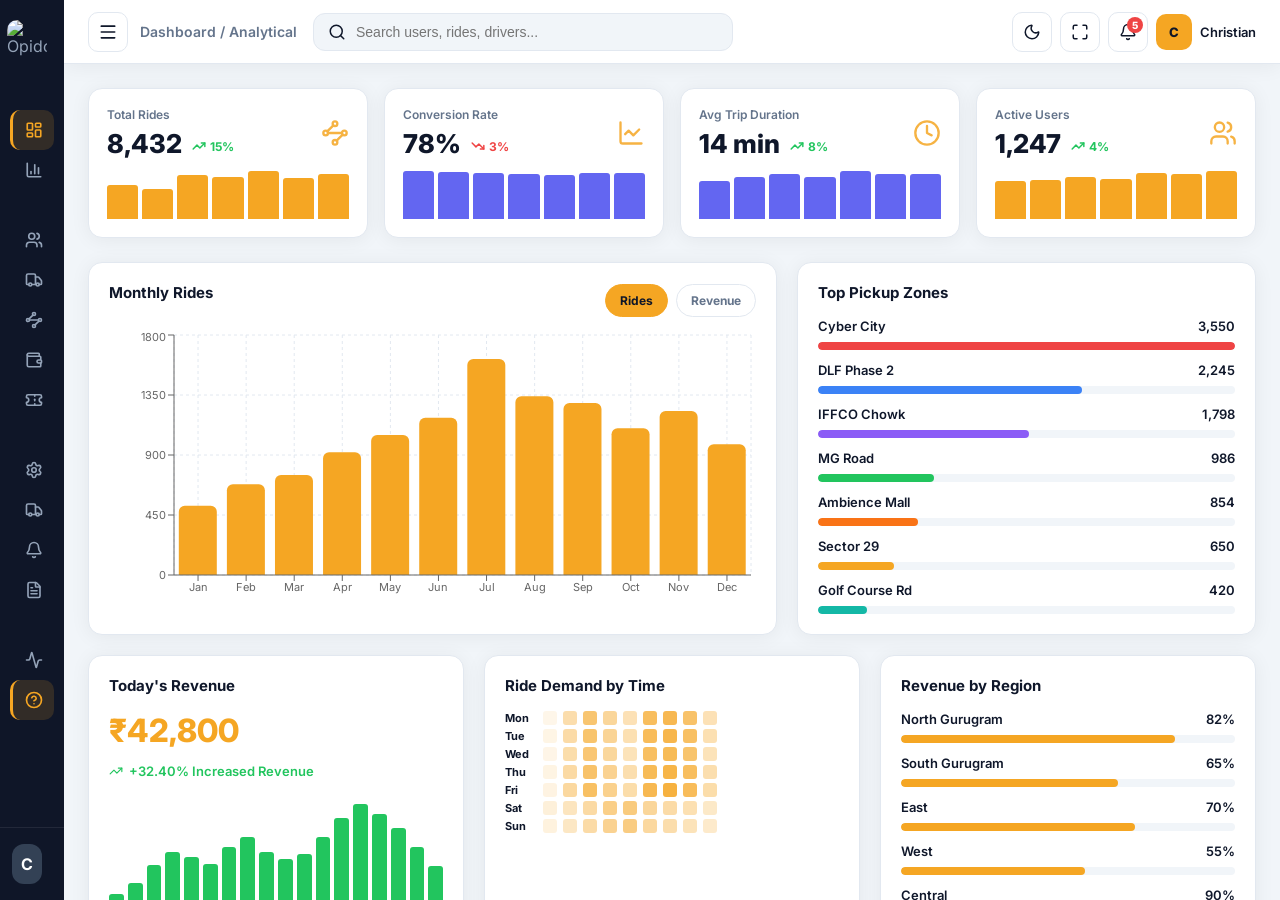
==== index.html @ e8c63d4e "Add files via upload" ====
<!DOCTYPE html>
<html lang="en">
  <head>
    <meta charset="UTF-8" />
    <meta name="viewport" content="width=device-width, initial-scale=1" />
    <meta name="theme-color" content="#0f172a" />
    <title>Opido — Admin</title>
    <link rel="preconnect" href="https://fonts.googleapis.com" />
    <link rel="preconnect" href="https://fonts.gstatic.com" crossorigin />
    <link href="https://fonts.googleapis.com/css2?family=Inter:wght@400;500;600;700&display=swap" rel="stylesheet" />
    <script type="module" crossorigin src="/assets/index-BT21GrXf.js"></script>
    <link rel="stylesheet" crossorigin href="/assets/index-D8T4kL-V.css">
  </head>
  <body>
    <script>window.__DEMO_MODE__ = true;</script>
    <div id="root"></div>
  </body>
</html>
---- assets/index-D8T4kL-V.css ----
*,*:before,*:after{box-sizing:border-box}html{color-scheme:light dark}html,body,#root{margin:0;min-height:100%}body{-webkit-font-smoothing:antialiased;-webkit-text-size-adjust:100%;touch-action:manipulation}.rapido-shell{-webkit-tap-highlight-color:transparent;-webkit-touch-callout:none}.rapido-shell button,.rapido-shell [role=button]{-webkit-tap-highlight-color:transparent;touch-action:manipulation}.rapido-shell input,.rapido-shell textarea,.rapido-shell select{font-size:16px;-webkit-tap-highlight-color:transparent}.rapido-shell input:focus,.rapido-shell textarea:focus,.rapido-shell select:focus{outline:none}.rapido-shell *:focus-visible{outline:2px solid rgba(255,203,5,.55);outline-offset:2px}button{font-family:inherit}@keyframes ui-spin{to{transform:rotate(360deg)}}.admin-spin{animation:ui-spin .85s linear infinite}.opido-toast{position:fixed;left:50%;bottom:calc(24px + env(safe-area-inset-bottom,0px));transform:translate(-50%);z-index:99999;max-width:min(92vw,360px);padding:12px 18px;border-radius:14px;background:#0d0d0d;color:#fff;font-family:Nunito,system-ui,sans-serif;font-size:14px;font-weight:700;box-shadow:0 8px 32px #00000059;text-align:center;pointer-events:none;animation:opido-toast-in .25s ease}@keyframes opido-toast-in{0%{opacity:0;transform:translate(-50%) translateY(12px)}to{opacity:1;transform:translate(-50%) translateY(0)}}:root,[data-admin-theme=light]{--tapeli-sidebar: #0f1628;--tapeli-sidebar-text: #94a3b8;--tapeli-sidebar-active: rgba(245, 166, 35, .15);--tapeli-accent: #f5a623;--tapeli-bg: #f1f5f9;--tapeli-surface: #ffffff;--tapeli-text: #0f172a;--tapeli-muted: #64748b;--tapeli-border: #e2e8f0;--tapeli-shadow: 0 2px 20px rgba(0, 0, 0, .06)}[data-admin-theme=dark]{--tapeli-bg: #0c1222;--tapeli-surface: #151d2e;--tapeli-text: #f1f5f9;--tapeli-muted: #94a3b8;--tapeli-border: #1e293b;--tapeli-shadow: 0 2px 20px rgba(0, 0, 0, .25)}*{box-sizing:border-box}html,body{height:100%;overflow:hidden}body{margin:0;font-family:Inter,system-ui,sans-serif;background:var(--tapeli-bg);color:var(--tapeli-text)}.tapeli-shell{display:flex;height:100vh;overflow:hidden}.tapeli-sidebar{width:240px;flex-shrink:0;background:var(--tapeli-sidebar);color:var(--tapeli-sidebar-text);display:flex;flex-direction:column;transition:width .22s ease,box-shadow .22s ease;z-index:100;overflow:hidden;position:fixed;left:0;top:0;bottom:0;height:100vh}@media(min-width:1025px){.tapeli-main{margin-left:64px;height:100vh;overflow:hidden}.tapeli-sidebar--rail{width:64px}.tapeli-sidebar--rail:hover{width:240px;box-shadow:8px 0 32px #00000059}.tapeli-sidebar--rail .tapeli-sidebar__logo{justify-content:center;padding-left:14px;padding-right:14px}.tapeli-sidebar--rail:hover .tapeli-sidebar__logo{justify-content:flex-start;padding-left:16px;padding-right:16px}.tapeli-sidebar--rail .tapeli-sidebar__logo-text,.tapeli-sidebar--rail .tapeli-sidebar__section,.tapeli-sidebar--rail .tapeli-sidebar__label,.tapeli-sidebar--rail .tapeli-sidebar__profile-text{opacity:0;max-width:0;overflow:hidden;white-space:nowrap;transition:opacity .15s ease,max-width .2s ease}.tapeli-sidebar--rail:hover .tapeli-sidebar__logo-text,.tapeli-sidebar--rail:hover .tapeli-sidebar__section,.tapeli-sidebar--rail:hover .tapeli-sidebar__label,.tapeli-sidebar--rail:hover .tapeli-sidebar__profile-text{opacity:1;max-width:180px}.tapeli-sidebar--rail .tapeli-sidebar__link{justify-content:center;padding-left:0;padding-right:0;gap:0}.tapeli-sidebar--rail:hover .tapeli-sidebar__link{justify-content:flex-start;padding:11px 12px;gap:10px}.tapeli-sidebar--rail .tapeli-sidebar__profile{justify-content:center;padding-left:12px;padding-right:12px}.tapeli-sidebar--rail:hover .tapeli-sidebar__profile{justify-content:flex-start;padding:16px;gap:10px}.tapeli-topbar__menu{display:none}}.tapeli-sidebar--collapsed{width:64px}.tapeli-sidebar__logo{display:flex;align-items:center;gap:10px;padding:20px 16px}.tapeli-sidebar__logo-img{width:40px;height:40px;border-radius:10px;object-fit:cover;flex-shrink:0}.tapeli-sidebar__logo-text{font-weight:800;color:#fff;font-size:18px}.tapeli-sidebar__nav{flex:1;overflow-y:auto;padding:0 10px}.tapeli-sidebar__section{font-size:10px;font-weight:700;letter-spacing:1.2px;padding:12px 12px 6px;color:#475569}.tapeli-sidebar__link{display:flex;align-items:center;gap:10px;padding:11px 12px;border-radius:10px;color:var(--tapeli-sidebar-text);text-decoration:none;font-size:13px;font-weight:600;border:none;background:none;width:100%;cursor:pointer;transition:background .2s,color .2s;border-left:3px solid transparent}.tapeli-sidebar__link:hover{background:#ffffff0f;color:#e2e8f0}.tapeli-sidebar__link--active{background:var(--tapeli-sidebar-active);color:var(--tapeli-accent);border-left-color:var(--tapeli-accent)}.tapeli-sidebar__profile{display:flex;align-items:center;gap:10px;padding:16px;border-top:1px solid rgba(255,255,255,.08);flex-shrink:0}.tapeli-sidebar__profile-text{min-width:0;overflow:hidden}.tapeli-sidebar__profile-text strong{display:block;color:#fff;font-size:13px;white-space:nowrap}.tapeli-sidebar__profile-text span{font-size:11px;text-transform:capitalize;white-space:nowrap}.tapeli-sidebar__label{white-space:nowrap}.tapeli-sidebar__avatar{width:40px;height:40px;border-radius:12px;background:#334155;color:#fff;display:flex;align-items:center;justify-content:center;font-weight:700}.tapeli-sidebar-overlay{display:none}.tapeli-main{flex:1;min-width:0;display:flex;flex-direction:column;height:100vh;overflow:hidden}.tapeli-topbar{height:64px;sticky:top;position:sticky;top:0;z-index:50;background:var(--tapeli-surface);border-bottom:1px solid var(--tapeli-border);display:flex;align-items:center;gap:16px;padding:0 24px;box-shadow:var(--tapeli-shadow)}.tapeli-topbar__left{display:flex;align-items:center;gap:12px}.tapeli-topbar__crumb{font-size:14px;font-weight:600;color:var(--tapeli-muted)}.tapeli-topbar__search{flex:1;max-width:420px;display:flex;align-items:center;gap:10px;background:var(--tapeli-bg);border:1px solid var(--tapeli-border);border-radius:12px;padding:0 14px;transition:max-width .25s,border-color .2s}.tapeli-topbar__search--focus{border-color:var(--tapeli-accent);max-width:480px}.tapeli-topbar__search input{flex:1;border:none;background:transparent;padding:10px 0;font-size:14px;color:var(--tapeli-text);outline:none}.tapeli-search-dropdown{position:absolute;top:100%;left:0;right:0;margin-top:8px;background:var(--tapeli-surface);border:1px solid var(--tapeli-border);border-radius:12px;box-shadow:var(--tapeli-shadow);padding:8px;z-index:60}.tapeli-topbar__search{position:relative}.tapeli-search-dropdown button{display:block;width:100%;text-align:left;padding:10px 12px;border:none;background:none;border-radius:8px;cursor:pointer;font-size:13px;color:var(--tapeli-text)}.tapeli-search-dropdown button:hover{background:var(--tapeli-bg)}.tapeli-search-dropdown__label{font-size:11px;font-weight:700;color:var(--tapeli-muted);padding:8px 12px 4px}.tapeli-topbar__right{display:flex;align-items:center;gap:8px;margin-left:auto}.tapeli-icon-btn{width:40px;height:40px;border-radius:10px;border:1px solid var(--tapeli-border);background:var(--tapeli-surface);color:var(--tapeli-text);cursor:pointer;display:flex;align-items:center;justify-content:center;transition:background .15s}.tapeli-icon-btn:hover{background:var(--tapeli-bg)}.tapeli-icon-btn--bell{position:relative}.tapeli-icon-btn__badge{position:absolute;top:4px;right:4px;min-width:16px;height:16px;background:#ef4444;color:#fff;font-size:10px;font-weight:800;border-radius:8px;display:flex;align-items:center;justify-content:center;animation:tapeli-bounce .6s ease}@keyframes tapeli-bounce{0%,to{transform:scale(1)}50%{transform:scale(1.2)}}.tapeli-topbar__user{display:flex;align-items:center;gap:8px;font-size:13px;font-weight:600}.tapeli-topbar__avatar{width:36px;height:36px;border-radius:10px;background:var(--tapeli-accent);color:#0f1628;display:flex;align-items:center;justify-content:center;font-weight:800}.tapeli-content{padding:24px;flex:1;min-height:0;overflow-y:auto;overflow-x:hidden;-webkit-overflow-scrolling:touch}.tapeli-page{max-width:1400px}.tapeli-kpi-row{display:grid;grid-template-columns:repeat(4,1fr);gap:16px;margin-bottom:24px}.tapeli-kpi{background:var(--tapeli-surface);border:1px solid var(--tapeli-border);border-radius:14px;padding:18px;box-shadow:var(--tapeli-shadow);min-height:120px}.tapeli-kpi__label{font-size:12px;font-weight:600;color:var(--tapeli-muted)}.tapeli-kpi__value-row{display:flex;align-items:baseline;gap:10px;margin-top:6px}.tapeli-kpi__value{font-size:26px;font-weight:800}.tapeli-kpi__change{display:inline-flex;align-items:center;gap:4px;font-size:12px;font-weight:700}.tapeli-kpi__change--up{color:#22c55e}.tapeli-kpi__change--down{color:#ef4444}.tapeli-kpi__icon{display:flex;align-items:center;justify-content:center;color:var(--tapeli-accent);opacity:.85}.tapeli-lucide-icon{display:flex;align-items:center;justify-content:center;width:40px;height:40px;border-radius:10px;background:var(--tapeli-bg);color:var(--tapeli-accent);flex-shrink:0}.tapeli-lucide-icon--activity{margin-right:0}.tapeli-star-rating{display:inline-flex;align-items:center;gap:4px;font-weight:700;color:#f59e0b}.tapeli-star-rating svg{color:#f59e0b}.tapeli-doc-icons{display:flex;gap:8px;align-items:center}.tapeli-doc-ok{color:#22c55e}.tapeli-doc-no{color:#ef4444}.tapeli-timeline li{display:flex;align-items:center;gap:10px}.tapeli-timeline-dot--done{color:var(--tapeli-accent);fill:var(--tapeli-accent)}.tapeli-timeline-dot{color:var(--tapeli-muted)}.tapeli-text-up{display:inline-flex;align-items:center;gap:6px}.tapeli-vehicle-card__title{display:inline-flex;align-items:center;gap:10px;font-weight:700}.tapeli-drawer-stats>div{display:flex;flex-direction:column;align-items:flex-start;gap:4px}.tapeli-activity-feed li{align-items:flex-start}.tapeli-kpi__top{display:flex;justify-content:space-between}.tapeli-kpi__spark{height:48px;margin-top:12px}.tapeli-spark-bars{display:flex;align-items:flex-end;gap:4px;height:100%;width:100%}.tapeli-spark-bars__bar{flex:1;min-width:4px;border-radius:3px 3px 0 0}.tapeli-card--chart{contain:layout style}.tapeli-page--loading{padding:48px;color:var(--tapeli-muted);font-weight:600}.tapeli-kpi--skeleton .tapeli-skeleton--kpi{height:80px;border-radius:8px}.tapeli-skeleton{background:linear-gradient(90deg,var(--tapeli-border) 25%,var(--tapeli-bg) 50%,var(--tapeli-border) 75%);background-size:200% 100%;animation:tapeli-shimmer 1.2s infinite}@keyframes tapeli-shimmer{0%{background-position:200% 0}to{background-position:-200% 0}}.tapeli-card{background:var(--tapeli-surface);border:1px solid var(--tapeli-border);border-radius:14px;padding:20px;box-shadow:var(--tapeli-shadow);margin-bottom:20px}.tapeli-card h3{margin:0 0 16px;font-size:15px;font-weight:700}.tapeli-card__head{display:flex;justify-content:space-between;align-items:center;margin-bottom:12px}.tapeli-dash-grid{display:grid;grid-template-columns:1.5fr 1fr;gap:20px}.tapeli-dash-grid--3{grid-template-columns:repeat(3,1fr)}.tapeli-zone-list{display:flex;flex-direction:column;gap:12px}.tapeli-zone-row{display:grid;grid-template-columns:1fr auto;gap:8px;font-size:13px;font-weight:600}.tapeli-zone-bar{grid-column:1 / -1;height:8px;background:var(--tapeli-bg);border-radius:8px;overflow:hidden}.tapeli-zone-bar>div{height:100%;border-radius:8px;transition:width .4s ease}.tapeli-revenue-big{font-size:32px;font-weight:800;color:var(--tapeli-accent)}.tapeli-text-up{color:#22c55e;font-size:13px;font-weight:600}.tapeli-heatmap{display:flex;flex-direction:column;gap:4px}.tapeli-heatmap__row{display:flex;align-items:center;gap:6px}.tapeli-heatmap__row>span:first-child{width:32px;font-size:11px;font-weight:700}.tapeli-heatmap__cell{width:14px;height:14px;border-radius:3px;background:var(--tapeli-accent)}.tapeli-mini-spark{display:flex;align-items:flex-end;gap:2px;height:24px}.tapeli-mini-spark span{width:4px;background:var(--tapeli-accent);border-radius:2px;min-height:4px}.tapeli-page-header{display:flex;justify-content:space-between;align-items:flex-start;margin-bottom:20px;flex-wrap:wrap;gap:12px}.tapeli-page-header__title{margin:0;font-size:24px;font-weight:800}.tapeli-page-header__sub{margin:4px 0 0;color:var(--tapeli-muted);font-size:14px}.tapeli-toolbar{display:flex;gap:12px;flex-wrap:wrap;margin-bottom:16px}.tapeli-input{padding:10px 14px;border-radius:10px;border:1px solid var(--tapeli-border);background:var(--tapeli-surface);color:var(--tapeli-text);font-size:14px;font-family:inherit;width:100%;max-width:320px}.tapeli-pills{display:flex;gap:8px;flex-wrap:wrap}.tapeli-pills button{padding:8px 14px;border-radius:20px;border:1px solid var(--tapeli-border);background:var(--tapeli-surface);font-size:12px;font-weight:700;cursor:pointer;color:var(--tapeli-muted);text-transform:capitalize}.tapeli-pills button.on{background:var(--tapeli-accent);color:#0f1628;border-color:var(--tapeli-accent)}.tapeli-table-wrap{overflow-x:auto;border-radius:14px;border:1px solid var(--tapeli-border);background:var(--tapeli-surface)}.tapeli-table{width:100%;border-collapse:collapse;font-size:13px}.tapeli-table th{text-align:left;padding:14px 16px;background:var(--tapeli-bg);font-size:11px;font-weight:700;text-transform:uppercase;color:var(--tapeli-muted)}.tapeli-table td{padding:14px 16px;border-top:1px solid var(--tapeli-border)}.tapeli-table__row--click{cursor:pointer;transition:background .15s}.tapeli-table tbody tr:hover{background:#f5a6230a}.tapeli-table__row--active{border-left:3px solid var(--tapeli-accent)}.tapeli-user-cell{display:flex;align-items:center;gap:10px}.tapeli-avatar-sm,.tapeli-avatar--sm{width:36px;height:36px;border-radius:10px}.tapeli-avatar--md{width:48px;height:48px;border-radius:12px}.tapeli-avatar--lg{width:96px;height:96px;border-radius:20px;flex-shrink:0}.tapeli-avatar{object-fit:cover;display:block;background:#e8ecf4}.tapeli-avatar--placeholder{background:linear-gradient(145deg,#e8ecf4,#d4dae8);border:2px solid var(--tapeli-border);display:flex;align-items:center;justify-content:center;color:#94a3b8}.tapeli-avatar__initial{font-weight:800;font-size:14px;color:var(--tapeli-accent)}.tapeli-avatar--lg .tapeli-avatar__initial{font-size:36px}.tapeli-avatar--lg.tapeli-avatar--placeholder svg{width:40px;height:40px}.tapeli-avatar-sm{background:var(--tapeli-bg);display:flex;align-items:center;justify-content:center;font-weight:800;color:var(--tapeli-accent)}.tapeli-user-cell span{display:block;font-size:11px;color:var(--tapeli-muted)}.tapeli-badge{display:inline-flex;align-items:center;gap:6px;padding:4px 10px;border-radius:20px;font-size:11px;font-weight:700;text-transform:capitalize;border-left:3px solid transparent}.tapeli-badge--green{background:#22c55e1f;color:#16a34a;border-left-color:#22c55e}.tapeli-badge--red{background:#ef44441f;color:#dc2626;border-left-color:#ef4444}.tapeli-badge--amber{background:#f5a62326;color:#d97706;border-left-color:var(--tapeli-accent)}.tapeli-badge--grey{background:var(--tapeli-bg);color:var(--tapeli-muted)}.tapeli-badge__pulse{width:8px;height:8px;border-radius:50%;background:var(--tapeli-accent);animation:tapeli-pulse 1.5s ease infinite}@keyframes tapeli-pulse{50%{opacity:.4}}.tapeli-chip{padding:4px 8px;border-radius:8px;background:var(--tapeli-bg);font-size:11px;font-weight:700}.tapeli-chip--amber{background:#f5a62333;color:#b45309}.tapeli-btn{padding:10px 18px;border-radius:10px;border:1px solid var(--tapeli-border);background:var(--tapeli-surface);font-weight:700;font-size:13px;cursor:pointer;font-family:inherit;color:var(--tapeli-text)}.tapeli-btn--primary{background:var(--tapeli-accent);color:#0f1628;border:none}.tapeli-btn--ghost{background:transparent}.tapeli-btn--sm{padding:6px 12px;font-size:12px}.tapeli-btn--danger{background:#fef2f2;color:#dc2626;border-color:#fecaca}.tapeli-link{background:none;border:none;color:var(--tapeli-accent);font-weight:700;cursor:pointer;font-family:inherit}.tapeli-muted{color:var(--tapeli-muted);font-size:12px}.tapeli-live-pill{display:inline-flex;align-items:center;gap:8px;font-size:13px;font-weight:700;color:#16a34a}.tapeli-mini-kpis{display:flex;gap:20px;margin-bottom:16px;font-size:13px;font-weight:600}.tapeli-pagination{display:flex;align-items:center;gap:12px;margin-top:16px}.tapeli-drawer-backdrop,.tapeli-modal-backdrop{position:fixed;top:0;right:0;bottom:0;left:0;background:#00000073;z-index:200;display:flex;justify-content:flex-end;animation:tapeli-fade .2s ease}.tapeli-modal-backdrop{align-items:center;justify-content:center}@keyframes tapeli-fade{0%{opacity:0}}.tapeli-drawer{height:100%;background:var(--tapeli-surface);box-shadow:-8px 0 40px #00000026;display:flex;flex-direction:column;animation:tapeli-slide-in .25s ease}@keyframes tapeli-slide-in{0%{transform:translate(100%)}}.tapeli-modal{width:90%;max-width:520px;max-height:90vh;overflow:auto;background:var(--tapeli-surface);border-radius:16px;animation:tapeli-scale .2s ease}.tapeli-modal--wide{max-width:960px}@keyframes tapeli-scale{0%{transform:scale(.95);opacity:0}}.tapeli-drawer__head,.tapeli-modal__head{display:flex;justify-content:space-between;align-items:center;padding:18px 20px;border-bottom:1px solid var(--tapeli-border)}.tapeli-drawer__head h2,.tapeli-modal__head h2{margin:0;font-size:18px}.tapeli-drawer__body,.tapeli-modal__body{padding:20px;overflow:auto}.tapeli-drawer-stats{display:grid;grid-template-columns:repeat(4,1fr);gap:12px;margin-bottom:16px}.tapeli-drawer-stats strong{display:block;font-size:20px}.tapeli-drawer-stats span{font-size:11px;color:var(--tapeli-muted)}.tapeli-tabs{display:flex;gap:8px;margin-bottom:16px;flex-wrap:wrap}.tapeli-tabs button{padding:8px 14px;border:none;background:var(--tapeli-bg);border-radius:8px;font-weight:700;font-size:12px;cursor:pointer;text-transform:capitalize;color:var(--tapeli-muted)}.tapeli-tabs button.on{background:var(--tapeli-accent);color:#0f1628}.tapeli-dl div{display:grid;grid-template-columns:120px 1fr;padding:10px 0;border-bottom:1px solid var(--tapeli-border);font-size:14px}.tapeli-dl dt{color:var(--tapeli-muted);font-weight:600}.tapeli-ride-modal{display:grid;grid-template-columns:1.2fr 1fr;gap:20px}.tapeli-map-placeholder{min-height:220px;background:var(--tapeli-bg);border-radius:12px;border:1px dashed var(--tapeli-border);display:flex;flex-direction:column;align-items:center;justify-content:center;gap:12px;position:relative}.tapeli-map-placeholder--sm{min-height:140px}.tapeli-map-route{width:60%;height:4px;background:var(--tapeli-accent);border-radius:4px}.tapeli-pin--green{color:#22c55e}.tapeli-pin--red{color:#ef4444}.tapeli-fare-breakdown div{display:flex;justify-content:space-between;padding:8px 0;font-size:14px}.tapeli-fare-breakdown__total{font-weight:800;border-top:1px solid var(--tapeli-border);margin-top:8px}.tapeli-coupon-grid{display:grid;grid-template-columns:repeat(3,1fr);gap:16px}.tapeli-coupon-card{background:var(--tapeli-surface);border:1px solid var(--tapeli-border);border-radius:14px;padding:18px;box-shadow:var(--tapeli-shadow)}.tapeli-coupon-card code{font-size:22px;font-weight:800;color:var(--tapeli-accent)}.tapeli-coupon-card--off{opacity:.65}.tapeli-progress{height:6px;background:var(--tapeli-bg);border-radius:6px;margin:10px 0;overflow:hidden}.tapeli-progress>div{height:100%;background:var(--tapeli-accent)}.tapeli-split{display:grid;grid-template-columns:1fr 1.2fr;gap:20px}.tapeli-push-preview{background:var(--tapeli-bg);border-radius:12px;padding:14px;margin:12px 0;font-size:13px}.tapeli-activity-feed{list-style:none;margin:0;padding:0}.tapeli-activity-feed li{display:flex;gap:14px;padding:16px;background:var(--tapeli-surface);border:1px solid var(--tapeli-border);border-radius:12px;margin-bottom:10px}.tapeli-activity-feed__icon{font-size:24px}.tapeli-analytics-grid{display:grid;grid-template-columns:repeat(2,1fr);gap:20px}.tapeli-settings-layout{display:grid;grid-template-columns:200px 1fr;gap:24px}.tapeli-settings-nav{display:flex;flex-direction:column;gap:4px}.tapeli-settings-nav button{text-align:left;padding:10px 14px;border:none;background:none;border-radius:8px;font-weight:600;cursor:pointer;color:var(--tapeli-muted)}.tapeli-settings-nav button.on{background:var(--tapeli-sidebar-active);color:var(--tapeli-accent)}.tapeli-settings-panel label{display:block;margin-bottom:14px;font-size:13px;font-weight:600}.tapeli-vehicle-cards{display:flex;flex-direction:column;gap:16px}.tapeli-vehicle-card{border:1px solid var(--tapeli-border);border-radius:12px;padding:16px}.tapeli-vehicle-card__head{display:flex;justify-content:space-between}.tapeli-vehicle-card__grid{display:grid;grid-template-columns:repeat(4,1fr);gap:12px;margin-top:12px}.tapeli-back-top{position:fixed;bottom:24px;right:24px;width:44px;height:44px;border-radius:50%;background:var(--tapeli-accent);border:none;font-weight:800;cursor:pointer;z-index:90;box-shadow:var(--tapeli-shadow)}.tapeli-bulk-bar{padding:12px 16px;background:#f5a6231f;border-radius:10px;margin-bottom:12px;font-weight:600}.tapeli-char{font-size:11px;color:var(--tapeli-muted);margin-left:8px}.tapeli-modal__actions{display:flex;gap:10px;justify-content:flex-end;margin-top:16px}.tapeli-doc-grid{display:grid;grid-template-columns:repeat(2,1fr);gap:12px}.tapeli-doc-card{border:1px solid var(--tapeli-border);border-radius:10px;padding:12px}.tapeli-doc-img{height:80px;background:var(--tapeli-bg);border-radius:8px;margin:8px 0}.tapeli-doc-card__head{display:flex;justify-content:space-between;align-items:center;gap:8px;margin-bottom:4px}.tapeli-doc-card__actions{display:flex;align-items:center;gap:8px;flex-wrap:wrap}.tapeli-doc-card__ok{display:inline-flex;align-items:center;gap:4px;font-size:12px;font-weight:700;color:#16a34a}.tapeli-rating-bars{display:flex;flex-direction:column;gap:10px}.tapeli-rating-bars__row{display:grid;grid-template-columns:32px 1fr 40px;align-items:center;gap:10px}.tapeli-rating-bars__label{font-size:12px;font-weight:800;color:var(--tapeli-muted)}.tapeli-rating-bars__track{height:8px;border-radius:4px;background:var(--tapeli-bg);overflow:hidden}.tapeli-rating-bars__fill{height:100%;border-radius:4px;background:linear-gradient(90deg,var(--tapeli-accent),#f5c842)}.tapeli-rating-bars__pct{font-size:12px;font-weight:700;text-align:right;color:var(--tapeli-muted)}.tapeli-rating-bars__summary{margin-top:14px;font-size:13px}.tapeli-dl--earnings dd.tapeli-tx-credit{font-size:1.1rem;font-weight:800}.tapeli-earnings-bars{display:flex;align-items:flex-end;gap:6px;height:100px;margin-top:16px;padding:8px 0}.tapeli-earnings-bars__col{flex:1;min-width:8px;border-radius:4px 4px 0 0;background:var(--tapeli-accent);opacity:.85}.tapeli-map-placeholder--md{min-height:200px;display:flex;align-items:center;justify-content:center;font-size:14px;font-weight:600;color:var(--tapeli-muted)}.tapeli-location-line{margin:0 0 12px;font-size:15px}.tapeli-card--full{grid-column:1 / -1}.tapeli-provider-profile .tapeli-doc-grid{grid-template-columns:repeat(auto-fill,minmax(220px,1fr))}@media(max-width:640px){.tapeli-provider-profile .tapeli-doc-grid{grid-template-columns:1fr}}.tapeli-row-actions{display:flex;gap:4px}.tapeli-breadcrumb{display:flex;align-items:center;gap:8px;font-size:13px;color:var(--tapeli-muted);margin-bottom:16px}.tapeli-breadcrumb a{color:var(--tapeli-accent);text-decoration:none;font-weight:600}.tapeli-breadcrumb a:hover{text-decoration:underline}.tapeli-user-profile .tapeli-profile-hero{background:var(--tapeli-surface);border:1px solid var(--tapeli-border);border-radius:14px;padding:20px 24px 24px;margin-bottom:20px}.tapeli-profile-back{margin-bottom:16px}.tapeli-profile-hero__main{display:flex;align-items:flex-start;gap:20px;flex-wrap:wrap}.tapeli-profile-hero__info{flex:1;min-width:200px}.tapeli-profile-hero__info h1{margin:0 0 6px;font-size:1.5rem}.tapeli-profile-hero__meta{margin:0 0 10px;color:var(--tapeli-muted);font-size:14px}.tapeli-profile-hero__badges{display:flex;flex-wrap:wrap;align-items:center;gap:10px}.tapeli-profile-hero__actions{display:flex;gap:10px;flex-wrap:wrap}.tapeli-profile-stats{display:grid;grid-template-columns:repeat(4,1fr);gap:16px;margin-top:24px;padding-top:20px;border-top:1px solid var(--tapeli-border)}.tapeli-profile-stats>div{text-align:center}.tapeli-profile-stats strong{display:block;font-size:1.25rem;margin-bottom:4px}.tapeli-profile-stats span{font-size:12px;color:var(--tapeli-muted)}.tapeli-tabs--page{margin-bottom:20px}.tapeli-profile-grid{display:grid;grid-template-columns:repeat(2,1fr);gap:20px}.tapeli-user-profile .tapeli-card h2{margin:0 0 16px;font-size:1rem;display:flex;align-items:center;gap:8px}.tapeli-user-profile .tapeli-card__head h2{margin:0}.tapeli-link{color:var(--tapeli-accent);font-size:13px;font-weight:600;text-decoration:none}.tapeli-link:hover{text-decoration:underline}.tapeli-address-list{list-style:none;margin:0;padding:0}.tapeli-address-list li{display:flex;flex-direction:column;gap:4px;padding:12px 0;border-bottom:1px solid var(--tapeli-border)}.tapeli-address-list li:last-child{border-bottom:none}.tapeli-address-list__label{display:inline-flex;align-items:center;gap:6px;font-weight:700;font-size:12px;color:var(--tapeli-accent);text-transform:uppercase}.tapeli-timeline--rich li{display:grid;grid-template-columns:120px 1fr;gap:12px;padding:12px 0;border-bottom:1px solid var(--tapeli-border)}.tapeli-timeline--rich time{font-size:12px;color:var(--tapeli-muted)}.tapeli-timeline--rich strong{display:block}.tapeli-timeline--rich span{font-size:13px;color:var(--tapeli-muted)}.tapeli-tx-type{text-transform:capitalize;font-weight:700;font-size:11px}.tapeli-tx-type--credit{color:#16a34a}.tapeli-tx-type--debit{color:#dc2626}.tapeli-tx-credit{color:#16a34a;font-weight:700}.tapeli-tx-debit{font-weight:700}.tapeli-btn--danger{background:#ef4444;color:#fff;border:none}@media(max-width:900px){.tapeli-profile-stats{grid-template-columns:repeat(2,1fr)}.tapeli-profile-grid{grid-template-columns:1fr}}@media(max-width:1024px){.tapeli-sidebar--rail{position:fixed;left:0;top:0;bottom:0;width:240px;transform:translate(-100%)}.tapeli-sidebar--rail.tapeli-sidebar--open{transform:translate(0);box-shadow:8px 0 32px #0006}.tapeli-sidebar--rail .tapeli-sidebar__logo-text,.tapeli-sidebar--rail .tapeli-sidebar__section,.tapeli-sidebar--rail .tapeli-sidebar__label,.tapeli-sidebar--rail .tapeli-sidebar__profile-text{opacity:1;max-width:180px}.tapeli-sidebar--rail .tapeli-sidebar__link{justify-content:flex-start;padding:11px 12px;gap:10px}.tapeli-sidebar--rail .tapeli-sidebar__profile{justify-content:flex-start;padding:16px}.tapeli-sidebar-overlay{display:block;position:fixed;top:0;right:0;bottom:0;left:0;background:#0006;z-index:99}.tapeli-main{width:100%;margin-left:0;height:100vh}.tapeli-kpi-row{grid-template-columns:repeat(2,1fr)}.tapeli-dash-grid,.tapeli-dash-grid--3,.tapeli-ride-modal,.tapeli-split,.tapeli-coupon-grid{grid-template-columns:1fr}}
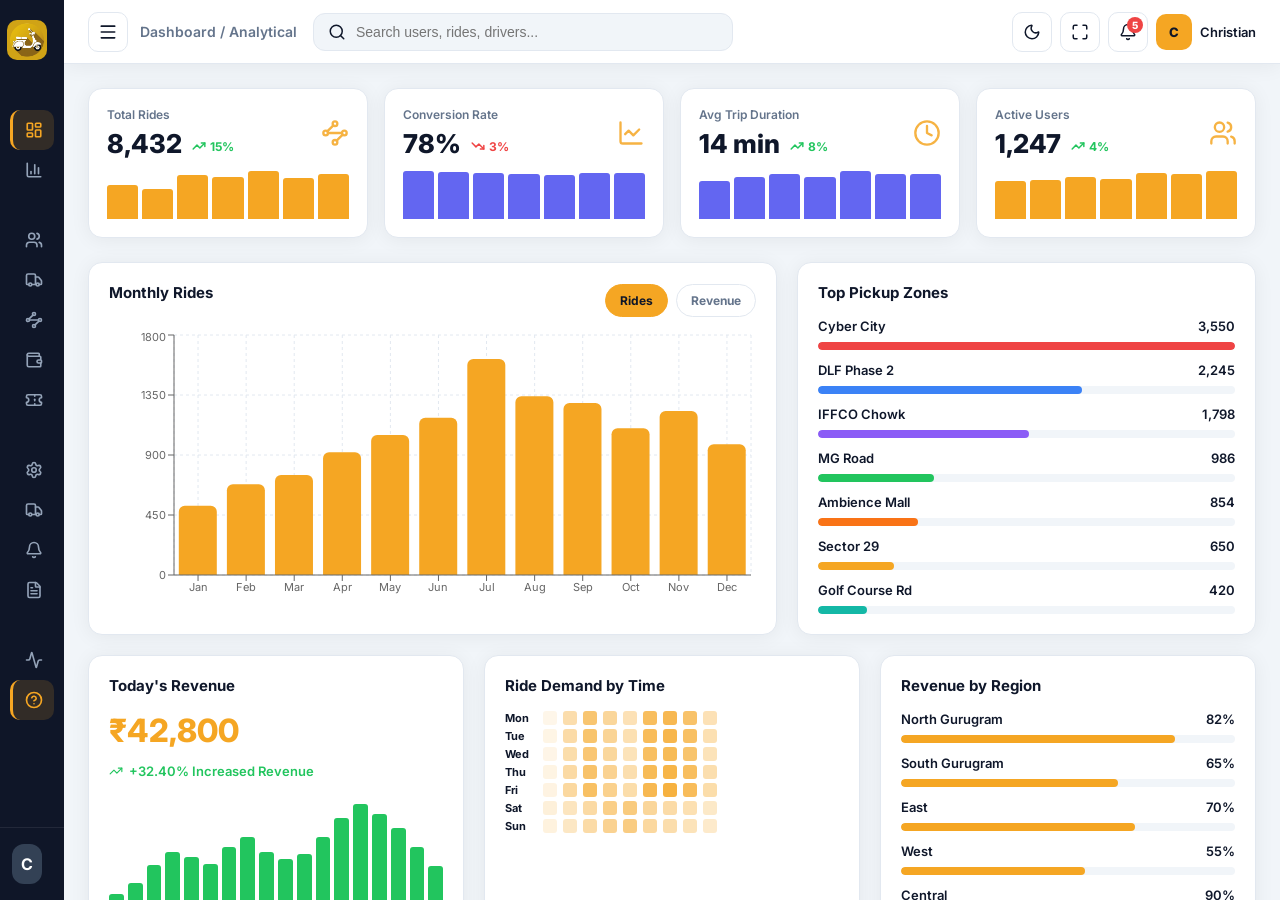
==== commit 8fc50104: "Add files via upload" ====
--- a/index.html
+++ b/index.html
@@ -8,7 +8,7 @@
     <link rel="preconnect" href="https://fonts.googleapis.com" />
     <link rel="preconnect" href="https://fonts.gstatic.com" crossorigin />
     <link href="https://fonts.googleapis.com/css2?family=Inter:wght@400;500;600;700&display=swap" rel="stylesheet" />
-    <script type="module" crossorigin src="/assets/index-BT21GrXf.js"></script>
+    <script type="module" crossorigin src="/assets/index--FALcYln.js"></script>
     <link rel="stylesheet" crossorigin href="/assets/index-D8T4kL-V.css">
   </head>
   <body>
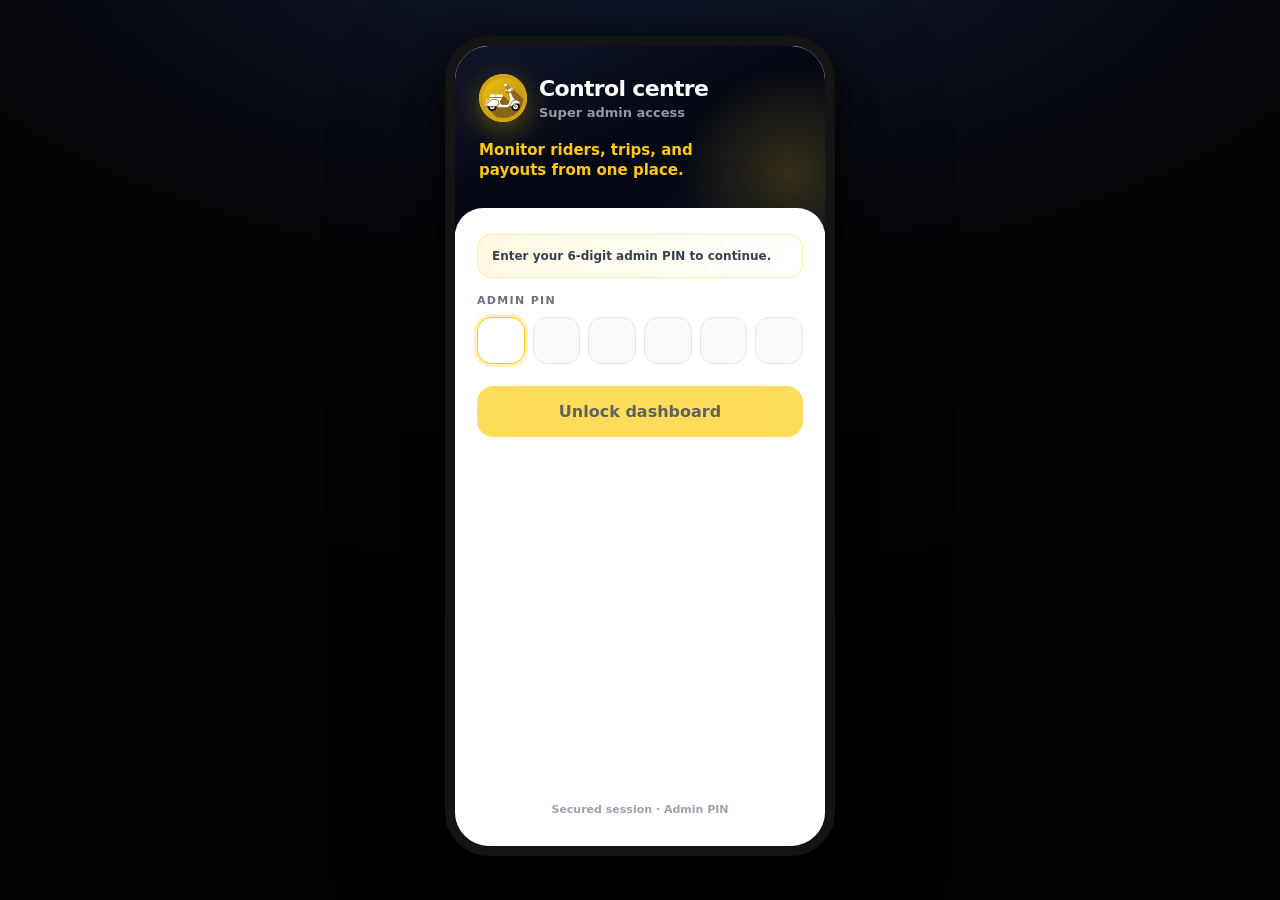
==== commit cc9b3ddb: "Deploy production build 2026-05-23T19:40:53Z" ====
--- a/index.html
+++ b/index.html
@@ -8,8 +8,8 @@
     <link rel="preconnect" href="https://fonts.googleapis.com" />
     <link rel="preconnect" href="https://fonts.gstatic.com" crossorigin />
     <link href="https://fonts.googleapis.com/css2?family=Inter:wght@400;500;600;700&display=swap" rel="stylesheet" />
-    <script type="module" crossorigin src="/assets/index--FALcYln.js"></script>
-    <link rel="stylesheet" crossorigin href="/assets/index-D8T4kL-V.css">
+    <script type="module" crossorigin src="/assets/index-BVeOeeSl.js"></script>
+    <link rel="stylesheet" crossorigin href="/assets/index-BfBTUX9V.css">
   </head>
   <body>
     <script>window.__DEMO_MODE__ = true;</script>
--- a/assets/index-BfBTUX9V.css
+++ b/assets/index-BfBTUX9V.css
@@ -0,0 +1 @@
+*,*:before,*:after{box-sizing:border-box}html{color-scheme:light dark}html,body,#root{margin:0;min-height:100%;max-width:100%;overflow-x:hidden}body{-webkit-font-smoothing:antialiased;-webkit-text-size-adjust:100%;touch-action:manipulation}.rapido-shell{-webkit-tap-highlight-color:transparent;-webkit-touch-callout:none}.rapido-shell button,.rapido-shell [role=button]{-webkit-tap-highlight-color:transparent;touch-action:manipulation}.rapido-shell input,.rapido-shell textarea,.rapido-shell select{font-size:16px;-webkit-tap-highlight-color:transparent}.rapido-shell input:focus,.rapido-shell textarea:focus,.rapido-shell select:focus{outline:none}.rapido-shell *:focus-visible{outline:2px solid rgba(255,203,5,.55);outline-offset:2px}button{font-family:inherit}@keyframes ui-spin{to{transform:rotate(360deg)}}.admin-spin{animation:ui-spin .85s linear infinite}.opido-logo-mark{display:block;flex-shrink:0;border-radius:50%;object-fit:cover;aspect-ratio:1}.loading-screen{min-height:100vh;display:flex;align-items:center;justify-content:center;background:linear-gradient(160deg,#0d0d0d,#1a1408,#0d0d0d);font-family:Nunito,system-ui,sans-serif}.loading-screen__logo-wrap{width:72px;height:72px;border-radius:50%;overflow:hidden;display:flex;align-items:center;justify-content:center;background:linear-gradient(145deg,#f5cc1a,#e5b80b 45%,#b8920a);box-shadow:0 16px 48px #00000073}.loading-screen__logo-wrap .opido-logo-mark{width:100%;height:100%}.opido-brand-overlay{position:fixed;top:0;right:0;bottom:0;left:0;z-index:10000;display:flex;align-items:center;justify-content:center;pointer-events:none;opacity:0;visibility:hidden;transition:opacity .45s ease,visibility 0s linear .45s}.opido-brand-overlay--splash{z-index:10001}.opido-brand-overlay--visible{opacity:1;visibility:visible;transition:opacity .2s ease,visibility 0s linear 0s;pointer-events:auto}.opido-brand-overlay--splash.opido-brand-overlay--visible{transition:opacity .35s ease,visibility 0s linear 0s}.opido-brand-overlay__bg{position:absolute;top:0;right:0;bottom:0;left:0;background:#000;overflow:hidden}.opido-brand-overlay__bg:before{content:"";position:absolute;top:-40%;right:-40%;bottom:-40%;left:-40%;background:radial-gradient(circle at 50% 45%,#f0d040,#e5b80b 28%,#c9a008 52%,#7a6200 78%,#1a1400);animation:opido-bg-pulse 2.8s ease-in-out infinite}.opido-brand-overlay__bg:after{content:"";position:absolute;top:0;right:0;bottom:0;left:0;background:linear-gradient(125deg,transparent 0%,rgba(255,255,255,.12) 42%,transparent 55%,rgba(0,0,0,.15) 100%);background-size:200% 200%;animation:opido-bg-sheen 2.2s ease-in-out infinite}.opido-brand-overlay--transition .opido-brand-overlay__bg:before{animation-duration:1.4s}.opido-brand-overlay--transition .opido-brand-overlay__bg:after{animation-duration:1s}@keyframes opido-bg-pulse{0%,to{transform:scale(1) translate(0);opacity:1}50%{transform:scale(1.08) translate(-2%,1%);opacity:.92}}@keyframes opido-bg-sheen{0%{background-position:0% 50%}50%{background-position:100% 50%}to{background-position:0% 50%}}.opido-brand-overlay__ring{position:relative;z-index:1;width:min(39vw,165px);height:min(39vw,165px);border-radius:50%;background:linear-gradient(145deg,#f5cc1a,#e5b80b 45%,#b8920a);display:flex;align-items:center;justify-content:center;box-shadow:0 24px 80px #0000008c,0 0 0 1px #fff3 inset;animation:opido-logo-float 2.4s ease-in-out infinite}.opido-brand-overlay--transition .opido-brand-overlay__ring{width:min(33vw,120px);height:min(33vw,120px);animation-duration:1.2s}@keyframes opido-logo-float{0%,to{transform:scale(1) translateY(0)}50%{transform:scale(1.04) translateY(-4px)}}.opido-brand-overlay__logo{width:78%;height:78%;border-radius:50%;object-fit:cover;aspect-ratio:1;filter:drop-shadow(0 12px 24px rgba(0,0,0,.35))}.opido-brand-overlay--transition .opido-brand-overlay__logo{width:76%;height:76%}.opido-toast{position:fixed;left:50%;bottom:calc(24px + env(safe-area-inset-bottom,0px));transform:translate(-50%);z-index:99999;max-width:min(92vw,360px);padding:12px 18px;border-radius:14px;background:#0d0d0d;color:#fff;font-family:Nunito,system-ui,sans-serif;font-size:14px;font-weight:700;box-shadow:0 8px 32px #00000059;text-align:center;pointer-events:none;animation:opido-toast-in .25s ease}@keyframes opido-toast-in{0%{opacity:0;transform:translate(-50%) translateY(12px)}to{opacity:1;transform:translate(-50%) translateY(0)}}.login-page{--login-yellow: #ffcb05;--login-black: #0d0d0d;--login-card: #ffffff;min-height:100dvh;min-height:100vh;background:radial-gradient(120% 80% at 50% -10%,#2a2410 0%,var(--login-black) 45%,#050505 100%);display:flex;align-items:stretch;justify-content:center;padding:0;font-family:Nunito,system-ui,-apple-system,sans-serif;-webkit-font-smoothing:antialiased}.login-page--admin{background:radial-gradient(120% 80% at 50% -10%,#101a2e,#050508,#020203)}.login-page__device{width:100%;max-width:100%;min-height:100dvh;display:flex;flex-direction:column;background:var(--login-card);position:relative;box-shadow:none}@media(min-width:641px){.login-page{align-items:center;padding:24px 16px 32px}.login-page__device{width:100%;max-width:390px;min-height:0;height:min(820px,calc(100vh - 48px));max-height:min(820px,calc(100dvh - 48px));border-radius:44px;border:10px solid #141414;box-shadow:0 0 0 1px #ffffff0f inset,0 40px 100px #000000a6,0 12px 40px #00000073;overflow:hidden}}.login-page__hero{flex-shrink:0;background:linear-gradient(155deg,#121212 0%,var(--login-black) 42%,#1a1408 100%);padding:max(28px,calc(env(safe-area-inset-top,0px) + 18px)) 24px 36px;color:#fff;position:relative;overflow:hidden}.login-page__hero:after{content:"";position:absolute;right:-20%;top:10%;width:220px;height:220px;border-radius:50%;background:radial-gradient(circle,rgba(255,203,5,.18) 0%,transparent 70%);pointer-events:none}.login-page--admin .login-page__hero{background:linear-gradient(155deg,#0f1628,#050814,#0a1020)}.login-page__brand{display:flex;align-items:center;gap:12px;position:relative;z-index:1}.login-page__logo{width:48px;height:48px;border-radius:50%;background:var(--login-yellow);display:flex;align-items:center;justify-content:center;box-shadow:0 8px 28px #ffcb0559;flex-shrink:0;overflow:hidden}.login-page__logo .opido-logo-mark{width:100%;height:100%}.login-page__title{font-weight:900;font-size:22px;letter-spacing:-.03em;line-height:1.15}.login-page__subtitle{margin-top:4px;font-size:13px;color:#ffffff94;font-weight:600}.login-page__tagline{margin-top:18px;font-size:15px;font-weight:800;color:var(--login-yellow);line-height:1.35;max-width:280px;position:relative;z-index:1}.login-page__body{flex:1;background:var(--login-card);border-radius:28px 28px 0 0;margin-top:-20px;padding:26px 22px 28px;position:relative;z-index:2;box-shadow:0 -12px 40px #0000001f;display:flex;flex-direction:column;min-height:0}@media(min-width:641px){.login-page__body{border-radius:28px 28px 36px 36px;margin-top:-24px;padding-bottom:22px}}.login-page__step-label{font-size:11px;font-weight:800;letter-spacing:.12em;text-transform:uppercase;color:#6b7280;margin-bottom:10px}.login-page__hint{font-size:12px;color:#9ca3af;margin-top:8px;line-height:1.45}.login-page__phone-row{display:flex;align-items:stretch;gap:0;border:1.5px solid #e5e7eb;border-radius:16px;overflow:hidden;background:#fafafa;transition:border-color .2s,box-shadow .2s}.login-page__phone-row:focus-within{border-color:#ffcb05d9;box-shadow:0 0 0 3px #ffcb0540}.login-page__cc{padding:0 14px;display:flex;align-items:center;font-weight:800;font-size:15px;color:#111827;background:#f3f4f6;border-right:1px solid #e5e7eb}.login-page__phone-input{flex:1;border:none;background:transparent;padding:16px 14px;font-size:18px;font-weight:700;letter-spacing:.04em;color:#111827;outline:none;min-width:0}.login-page__phone-input::placeholder{color:#9ca3af;font-weight:600;letter-spacing:0}.login-page__btn-primary{margin-top:22px;width:100%;padding:16px 18px;border:none;border-radius:16px;background:var(--login-yellow);color:var(--login-black);font-weight:900;font-size:16px;cursor:pointer;box-shadow:0 10px 28px #ffcb0559;transition:transform .15s ease,filter .15s ease}.login-page__btn-primary:hover:not(:disabled){filter:brightness(1.03);transform:translateY(-1px)}.login-page__btn-primary:active:not(:disabled){transform:translateY(0)}.login-page__btn-primary:disabled{opacity:.65;cursor:wait;box-shadow:none}.login-page__btn-ghost{margin-top:12px;width:100%;padding:12px;border:none;background:transparent;color:#6b7280;font-weight:700;font-size:14px;cursor:pointer}.login-page__demo-otp{margin-bottom:16px;padding:14px 16px;border-radius:16px;background:linear-gradient(135deg,#fffbeb,#fef3c7);border:2px solid var(--login-yellow);text-align:center}.login-page__demo-otp-label{font-size:11px;font-weight:800;color:#92400e;text-transform:uppercase;letter-spacing:.06em;margin-bottom:8px}.login-page__demo-otp-code{font-size:32px;font-weight:900;letter-spacing:.35em;color:var(--login-black);font-variant-numeric:tabular-nums}.login-page__demo-otp-fill{margin-top:10px;padding:8px 14px;border:none;border-radius:10px;background:#00000014;font-size:12px;font-weight:800;font-family:inherit;cursor:pointer;color:#374151}.login-page__otp-row{display:flex;justify-content:space-between;gap:8px;margin-top:4px}.login-page__otp-cell{flex:1;min-width:0;max-width:52px;aspect-ratio:1;border-radius:14px;border:1.5px solid #e5e7eb;background:#fafafa;font-size:20px;font-weight:900;text-align:center;color:#111827;outline:none;transition:border-color .2s,box-shadow .2s}.login-page__otp-cell:focus{border-color:var(--login-yellow);box-shadow:0 0 0 3px #ffcb0540;background:#fff}.login-page__admin-note{margin-bottom:16px;padding:12px 14px;border-radius:14px;background:linear-gradient(120deg,#ffcb051f,#ffffff0f);border:1px solid rgba(255,203,5,.28);font-size:12px;color:#374151;line-height:1.5;font-weight:600}.login-page__error{margin-top:14px;padding:10px 12px;border-radius:12px;background:#fef2f2;color:#b91c1c;font-size:13px;font-weight:700;text-align:center}.login-page__footer{margin-top:auto;padding-top:20px;padding-bottom:max(8px,env(safe-area-inset-bottom));text-align:center;font-size:11px;color:#9ca3af;font-weight:600}.login-page__footer a{color:#6b7280;text-decoration:none}.login-step-fade{animation:login-step-in .35s ease both}@keyframes login-step-in{0%{opacity:0;transform:translateY(8px)}to{opacity:1;transform:translateY(0)}}:root,[data-admin-theme=light]{--tapeli-sidebar: #0f1628;--tapeli-sidebar-text: #94a3b8;--tapeli-sidebar-active: rgba(245, 166, 35, .15);--tapeli-accent: #f5a623;--tapeli-bg: #f1f5f9;--tapeli-surface: #ffffff;--tapeli-text: #0f172a;--tapeli-muted: #64748b;--tapeli-border: #e2e8f0;--tapeli-shadow: 0 2px 20px rgba(0, 0, 0, .06)}[data-admin-theme=dark]{--tapeli-bg: #0c1222;--tapeli-surface: #151d2e;--tapeli-text: #f1f5f9;--tapeli-muted: #94a3b8;--tapeli-border: #1e293b;--tapeli-shadow: 0 2px 20px rgba(0, 0, 0, .25)}*{box-sizing:border-box}html,body{height:100%;overflow:hidden}body{margin:0;font-family:Inter,system-ui,sans-serif;background:var(--tapeli-bg);color:var(--tapeli-text)}.tapeli-shell{display:flex;height:100vh;overflow:hidden}.tapeli-sidebar{width:240px;flex-shrink:0;background:var(--tapeli-sidebar);color:var(--tapeli-sidebar-text);display:flex;flex-direction:column;transition:width .22s ease,box-shadow .22s ease;z-index:100;overflow:hidden;position:fixed;left:0;top:0;bottom:0;height:100vh}@media(min-width:1025px){.tapeli-main{margin-left:64px;height:100vh;overflow:hidden}.tapeli-sidebar--rail{width:64px}.tapeli-sidebar--rail:hover{width:240px;box-shadow:8px 0 32px #00000059}.tapeli-sidebar--rail .tapeli-sidebar__logo{justify-content:center;padding-left:14px;padding-right:14px}.tapeli-sidebar--rail:hover .tapeli-sidebar__logo{justify-content:flex-start;padding-left:16px;padding-right:16px}.tapeli-sidebar--rail .tapeli-sidebar__logo-text,.tapeli-sidebar--rail .tapeli-sidebar__section,.tapeli-sidebar--rail .tapeli-sidebar__label,.tapeli-sidebar--rail .tapeli-sidebar__profile-text{opacity:0;max-width:0;overflow:hidden;white-space:nowrap;transition:opacity .15s ease,max-width .2s ease}.tapeli-sidebar--rail:hover .tapeli-sidebar__logo-text,.tapeli-sidebar--rail:hover .tapeli-sidebar__section,.tapeli-sidebar--rail:hover .tapeli-sidebar__label,.tapeli-sidebar--rail:hover .tapeli-sidebar__profile-text{opacity:1;max-width:180px}.tapeli-sidebar--rail .tapeli-sidebar__link{justify-content:center;padding-left:0;padding-right:0;gap:0}.tapeli-sidebar--rail:hover .tapeli-sidebar__link{justify-content:flex-start;padding:11px 12px;gap:10px}.tapeli-sidebar--rail .tapeli-sidebar__profile{justify-content:center;padding-left:12px;padding-right:12px}.tapeli-sidebar--rail:hover .tapeli-sidebar__profile{justify-content:flex-start;padding:16px;gap:10px}.tapeli-topbar__menu{display:none}}.tapeli-sidebar--collapsed{width:64px}.tapeli-sidebar__logo{display:flex;align-items:center;gap:10px;padding:20px 16px}.tapeli-sidebar__logo-img{width:40px;height:40px;border-radius:50%;object-fit:cover;aspect-ratio:1;flex-shrink:0}.tapeli-sidebar__logo-text{font-weight:800;color:#fff;font-size:18px}.tapeli-sidebar__nav{flex:1;overflow-y:auto;padding:0 10px}.tapeli-sidebar__section{font-size:10px;font-weight:700;letter-spacing:1.2px;padding:12px 12px 6px;color:#475569}.tapeli-sidebar__link{display:flex;align-items:center;gap:10px;padding:11px 12px;border-radius:10px;color:var(--tapeli-sidebar-text);text-decoration:none;font-size:13px;font-weight:600;border:none;background:none;width:100%;cursor:pointer;transition:background .2s,color .2s;border-left:3px solid transparent}.tapeli-sidebar__link:hover{background:#ffffff0f;color:#e2e8f0}.tapeli-sidebar__link--active{background:var(--tapeli-sidebar-active);color:var(--tapeli-accent);border-left-color:var(--tapeli-accent)}.tapeli-sidebar__profile{display:flex;align-items:center;gap:10px;padding:16px;border-top:1px solid rgba(255,255,255,.08);flex-shrink:0}.tapeli-sidebar__profile-text{min-width:0;overflow:hidden}.tapeli-sidebar__profile-text strong{display:block;color:#fff;font-size:13px;white-space:nowrap}.tapeli-sidebar__profile-text span{font-size:11px;text-transform:capitalize;white-space:nowrap}.tapeli-sidebar__label{white-space:nowrap}.tapeli-sidebar__avatar{width:40px;height:40px;border-radius:12px;background:#334155;color:#fff;display:flex;align-items:center;justify-content:center;font-weight:700}.tapeli-sidebar-overlay{display:none}.tapeli-main{flex:1;min-width:0;display:flex;flex-direction:column;height:100vh;overflow:hidden}.tapeli-topbar{height:64px;sticky:top;position:sticky;top:0;z-index:50;background:var(--tapeli-surface);border-bottom:1px solid var(--tapeli-border);display:flex;align-items:center;gap:16px;padding:0 24px;box-shadow:var(--tapeli-shadow)}.tapeli-topbar__left{display:flex;align-items:center;gap:12px}.tapeli-topbar__crumb{font-size:14px;font-weight:600;color:var(--tapeli-muted)}.tapeli-topbar__search{flex:1;max-width:420px;display:flex;align-items:center;gap:10px;background:var(--tapeli-bg);border:1px solid var(--tapeli-border);border-radius:12px;padding:0 14px;transition:max-width .25s,border-color .2s}.tapeli-topbar__search--focus{border-color:var(--tapeli-accent);max-width:480px}.tapeli-topbar__search input{flex:1;border:none;background:transparent;padding:10px 0;font-size:14px;color:var(--tapeli-text);outline:none}.tapeli-search-dropdown{position:absolute;top:100%;left:0;right:0;margin-top:8px;background:var(--tapeli-surface);border:1px solid var(--tapeli-border);border-radius:12px;box-shadow:var(--tapeli-shadow);padding:8px;z-index:60}.tapeli-topbar__search{position:relative}.tapeli-search-dropdown button{display:block;width:100%;text-align:left;padding:10px 12px;border:none;background:none;border-radius:8px;cursor:pointer;font-size:13px;color:var(--tapeli-text)}.tapeli-search-dropdown button:hover{background:var(--tapeli-bg)}.tapeli-search-dropdown__label{font-size:11px;font-weight:700;color:var(--tapeli-muted);padding:8px 12px 4px}.tapeli-topbar__right{display:flex;align-items:center;gap:8px;margin-left:auto}.tapeli-icon-btn{width:40px;height:40px;border-radius:10px;border:1px solid var(--tapeli-border);background:var(--tapeli-surface);color:var(--tapeli-text);cursor:pointer;display:flex;align-items:center;justify-content:center;transition:background .15s}.tapeli-icon-btn:hover{background:var(--tapeli-bg)}.tapeli-icon-btn--bell{position:relative}.tapeli-icon-btn__badge{position:absolute;top:4px;right:4px;min-width:16px;height:16px;background:#ef4444;color:#fff;font-size:10px;font-weight:800;border-radius:8px;display:flex;align-items:center;justify-content:center;animation:tapeli-bounce .6s ease}@keyframes tapeli-bounce{0%,to{transform:scale(1)}50%{transform:scale(1.2)}}.tapeli-topbar__user{display:flex;align-items:center;gap:8px;font-size:13px;font-weight:600}.tapeli-topbar__avatar{width:36px;height:36px;border-radius:10px;background:var(--tapeli-accent);color:#0f1628;display:flex;align-items:center;justify-content:center;font-weight:800}.tapeli-content{padding:24px;flex:1;min-height:0;overflow-y:auto;overflow-x:hidden;-webkit-overflow-scrolling:touch}.tapeli-page{max-width:1400px}.tapeli-kpi-row{display:grid;grid-template-columns:repeat(4,1fr);gap:16px;margin-bottom:24px}.tapeli-kpi{background:var(--tapeli-surface);border:1px solid var(--tapeli-border);border-radius:14px;padding:18px;box-shadow:var(--tapeli-shadow);min-height:120px}.tapeli-kpi__label{font-size:12px;font-weight:600;color:var(--tapeli-muted)}.tapeli-kpi__value-row{display:flex;align-items:baseline;gap:10px;margin-top:6px}.tapeli-kpi__value{font-size:26px;font-weight:800}.tapeli-kpi__change{display:inline-flex;align-items:center;gap:4px;font-size:12px;font-weight:700}.tapeli-kpi__change--up{color:#22c55e}.tapeli-kpi__change--down{color:#ef4444}.tapeli-kpi__icon{display:flex;align-items:center;justify-content:center;color:var(--tapeli-accent);opacity:.85}.tapeli-lucide-icon{display:flex;align-items:center;justify-content:center;width:40px;height:40px;border-radius:10px;background:var(--tapeli-bg);color:var(--tapeli-accent);flex-shrink:0}.tapeli-lucide-icon--activity{margin-right:0}.tapeli-star-rating{display:inline-flex;align-items:center;gap:4px;font-weight:700;color:#f59e0b}.tapeli-star-rating svg{color:#f59e0b}.tapeli-doc-icons{display:flex;gap:8px;align-items:center}.tapeli-doc-ok{color:#22c55e}.tapeli-doc-no{color:#ef4444}.tapeli-timeline li{display:flex;align-items:center;gap:10px}.tapeli-timeline-dot--done{color:var(--tapeli-accent);fill:var(--tapeli-accent)}.tapeli-timeline-dot{color:var(--tapeli-muted)}.tapeli-text-up{display:inline-flex;align-items:center;gap:6px}.tapeli-vehicle-card__title{display:inline-flex;align-items:center;gap:10px;font-weight:700}.tapeli-drawer-stats>div{display:flex;flex-direction:column;align-items:flex-start;gap:4px}.tapeli-activity-feed li{align-items:flex-start}.tapeli-kpi__top{display:flex;justify-content:space-between}.tapeli-kpi__spark{height:48px;margin-top:12px}.tapeli-spark-bars{display:flex;align-items:flex-end;gap:4px;height:100%;width:100%}.tapeli-spark-bars__bar{flex:1;min-width:4px;border-radius:3px 3px 0 0}.tapeli-card--chart{contain:layout style}.tapeli-page--loading{padding:48px;color:var(--tapeli-muted);font-weight:600}.tapeli-kpi--skeleton .tapeli-skeleton--kpi{height:80px;border-radius:8px}.tapeli-skeleton{background:linear-gradient(90deg,var(--tapeli-border) 25%,var(--tapeli-bg) 50%,var(--tapeli-border) 75%);background-size:200% 100%;animation:tapeli-shimmer 1.2s infinite}@keyframes tapeli-shimmer{0%{background-position:200% 0}to{background-position:-200% 0}}.tapeli-card{background:var(--tapeli-surface);border:1px solid var(--tapeli-border);border-radius:14px;padding:20px;box-shadow:var(--tapeli-shadow);margin-bottom:20px}.tapeli-card h3{margin:0 0 16px;font-size:15px;font-weight:700}.tapeli-card__head{display:flex;justify-content:space-between;align-items:center;margin-bottom:12px}.tapeli-dash-grid{display:grid;grid-template-columns:1.5fr 1fr;gap:20px}.tapeli-dash-grid--3{grid-template-columns:repeat(3,1fr)}.tapeli-zone-list{display:flex;flex-direction:column;gap:12px}.tapeli-zone-row{display:grid;grid-template-columns:1fr auto;gap:8px;font-size:13px;font-weight:600}.tapeli-zone-bar{grid-column:1 / -1;height:8px;background:var(--tapeli-bg);border-radius:8px;overflow:hidden}.tapeli-zone-bar>div{height:100%;border-radius:8px;transition:width .4s ease}.tapeli-revenue-big{font-size:32px;font-weight:800;color:var(--tapeli-accent)}.tapeli-text-up{color:#22c55e;font-size:13px;font-weight:600}.tapeli-heatmap{display:flex;flex-direction:column;gap:4px}.tapeli-heatmap__row{display:flex;align-items:center;gap:6px}.tapeli-heatmap__row>span:first-child{width:32px;font-size:11px;font-weight:700}.tapeli-heatmap__cell{width:14px;height:14px;border-radius:3px;background:var(--tapeli-accent)}.tapeli-mini-spark{display:flex;align-items:flex-end;gap:2px;height:24px}.tapeli-mini-spark span{width:4px;background:var(--tapeli-accent);border-radius:2px;min-height:4px}.tapeli-page-header{display:flex;justify-content:space-between;align-items:flex-start;margin-bottom:20px;flex-wrap:wrap;gap:12px}.tapeli-page-header__title{margin:0;font-size:24px;font-weight:800}.tapeli-page-header__sub{margin:4px 0 0;color:var(--tapeli-muted);font-size:14px}.tapeli-toolbar{display:flex;gap:12px;flex-wrap:wrap;margin-bottom:16px}.tapeli-input{padding:10px 14px;border-radius:10px;border:1px solid var(--tapeli-border);background:var(--tapeli-surface);color:var(--tapeli-text);font-size:14px;font-family:inherit;width:100%;max-width:320px}.tapeli-pills{display:flex;gap:8px;flex-wrap:wrap}.tapeli-pills button{padding:8px 14px;border-radius:20px;border:1px solid var(--tapeli-border);background:var(--tapeli-surface);font-size:12px;font-weight:700;cursor:pointer;color:var(--tapeli-muted);text-transform:capitalize}.tapeli-pills button.on{background:var(--tapeli-accent);color:#0f1628;border-color:var(--tapeli-accent)}.tapeli-table-wrap{overflow-x:auto;border-radius:14px;border:1px solid var(--tapeli-border);background:var(--tapeli-surface)}.tapeli-table{width:100%;border-collapse:collapse;font-size:13px}.tapeli-table th{text-align:left;padding:14px 16px;background:var(--tapeli-bg);font-size:11px;font-weight:700;text-transform:uppercase;color:var(--tapeli-muted)}.tapeli-table td{padding:14px 16px;border-top:1px solid var(--tapeli-border)}.tapeli-table__row--click{cursor:pointer;transition:background .15s}.tapeli-table tbody tr:hover{background:#f5a6230a}.tapeli-table__row--active{border-left:3px solid var(--tapeli-accent)}.tapeli-user-cell{display:flex;align-items:center;gap:10px}.tapeli-avatar-sm,.tapeli-avatar--sm{width:36px;height:36px;border-radius:10px}.tapeli-avatar--md{width:48px;height:48px;border-radius:12px}.tapeli-avatar--lg{width:96px;height:96px;border-radius:20px;flex-shrink:0}.tapeli-avatar{object-fit:cover;display:block;background:#e8ecf4}.tapeli-avatar--placeholder{background:linear-gradient(145deg,#e8ecf4,#d4dae8);border:2px solid var(--tapeli-border);display:flex;align-items:center;justify-content:center;color:#94a3b8}.tapeli-avatar__initial{font-weight:800;font-size:14px;color:var(--tapeli-accent)}.tapeli-avatar--lg .tapeli-avatar__initial{font-size:36px}.tapeli-avatar--lg.tapeli-avatar--placeholder svg{width:40px;height:40px}.tapeli-avatar-sm{background:var(--tapeli-bg);display:flex;align-items:center;justify-content:center;font-weight:800;color:var(--tapeli-accent)}.tapeli-user-cell span{display:block;font-size:11px;color:var(--tapeli-muted)}.tapeli-badge{display:inline-flex;align-items:center;gap:6px;padding:4px 10px;border-radius:20px;font-size:11px;font-weight:700;text-transform:capitalize;border-left:3px solid transparent}.tapeli-badge--green{background:#22c55e1f;color:#16a34a;border-left-color:#22c55e}.tapeli-badge--red{background:#ef44441f;color:#dc2626;border-left-color:#ef4444}.tapeli-badge--amber{background:#f5a62326;color:#d97706;border-left-color:var(--tapeli-accent)}.tapeli-badge--grey{background:var(--tapeli-bg);color:var(--tapeli-muted)}.tapeli-badge__pulse{width:8px;height:8px;border-radius:50%;background:var(--tapeli-accent);animation:tapeli-pulse 1.5s ease infinite}@keyframes tapeli-pulse{50%{opacity:.4}}.tapeli-chip{padding:4px 8px;border-radius:8px;background:var(--tapeli-bg);font-size:11px;font-weight:700}.tapeli-chip--amber{background:#f5a62333;color:#b45309}.tapeli-btn{padding:10px 18px;border-radius:10px;border:1px solid var(--tapeli-border);background:var(--tapeli-surface);font-weight:700;font-size:13px;cursor:pointer;font-family:inherit;color:var(--tapeli-text)}.tapeli-btn--primary{background:var(--tapeli-accent);color:#0f1628;border:none}.tapeli-btn--ghost{background:transparent}.tapeli-btn--sm{padding:6px 12px;font-size:12px}.tapeli-btn--danger{background:#fef2f2;color:#dc2626;border-color:#fecaca}.tapeli-link{background:none;border:none;color:var(--tapeli-accent);font-weight:700;cursor:pointer;font-family:inherit}.tapeli-muted{color:var(--tapeli-muted);font-size:12px}.tapeli-live-pill{display:inline-flex;align-items:center;gap:8px;font-size:13px;font-weight:700;color:#16a34a}.tapeli-mini-kpis{display:flex;gap:20px;margin-bottom:16px;font-size:13px;font-weight:600}.tapeli-pagination{display:flex;align-items:center;gap:12px;margin-top:16px}.tapeli-drawer-backdrop,.tapeli-modal-backdrop{position:fixed;top:0;right:0;bottom:0;left:0;background:#00000073;z-index:200;display:flex;justify-content:flex-end;animation:tapeli-fade .2s ease}.tapeli-modal-backdrop{align-items:center;justify-content:center}@keyframes tapeli-fade{0%{opacity:0}}.tapeli-drawer{height:100%;background:var(--tapeli-surface);box-shadow:-8px 0 40px #00000026;display:flex;flex-direction:column;animation:tapeli-slide-in .25s ease}@keyframes tapeli-slide-in{0%{transform:translate(100%)}}.tapeli-modal{width:90%;max-width:520px;max-height:90vh;overflow:auto;background:var(--tapeli-surface);border-radius:16px;animation:tapeli-scale .2s ease}.tapeli-modal--wide{max-width:960px}@keyframes tapeli-scale{0%{transform:scale(.95);opacity:0}}.tapeli-drawer__head,.tapeli-modal__head{display:flex;justify-content:space-between;align-items:center;padding:18px 20px;border-bottom:1px solid var(--tapeli-border)}.tapeli-drawer__head h2,.tapeli-modal__head h2{margin:0;font-size:18px}.tapeli-drawer__body,.tapeli-modal__body{padding:20px;overflow:auto}.tapeli-drawer-stats{display:grid;grid-template-columns:repeat(4,1fr);gap:12px;margin-bottom:16px}.tapeli-drawer-stats strong{display:block;font-size:20px}.tapeli-drawer-stats span{font-size:11px;color:var(--tapeli-muted)}.tapeli-tabs{display:flex;gap:8px;margin-bottom:16px;flex-wrap:wrap}.tapeli-tabs button{padding:8px 14px;border:none;background:var(--tapeli-bg);border-radius:8px;font-weight:700;font-size:12px;cursor:pointer;text-transform:capitalize;color:var(--tapeli-muted)}.tapeli-tabs button.on{background:var(--tapeli-accent);color:#0f1628}.tapeli-dl div{display:grid;grid-template-columns:120px 1fr;padding:10px 0;border-bottom:1px solid var(--tapeli-border);font-size:14px}.tapeli-dl dt{color:var(--tapeli-muted);font-weight:600}.tapeli-ride-modal{display:grid;grid-template-columns:1.2fr 1fr;gap:20px}.tapeli-map-placeholder{min-height:220px;background:var(--tapeli-bg);border-radius:12px;border:1px dashed var(--tapeli-border);display:flex;flex-direction:column;align-items:center;justify-content:center;gap:12px;position:relative}.tapeli-map-placeholder--sm{min-height:140px}.tapeli-map-route{width:60%;height:4px;background:var(--tapeli-accent);border-radius:4px}.tapeli-pin--green{color:#22c55e}.tapeli-pin--red{color:#ef4444}.tapeli-fare-breakdown div{display:flex;justify-content:space-between;padding:8px 0;font-size:14px}.tapeli-fare-breakdown__total{font-weight:800;border-top:1px solid var(--tapeli-border);margin-top:8px}.tapeli-coupon-grid{display:grid;grid-template-columns:repeat(3,1fr);gap:16px}.tapeli-coupon-card{background:var(--tapeli-surface);border:1px solid var(--tapeli-border);border-radius:14px;padding:18px;box-shadow:var(--tapeli-shadow)}.tapeli-coupon-card code{font-size:22px;font-weight:800;color:var(--tapeli-accent)}.tapeli-coupon-card--off{opacity:.65}.tapeli-progress{height:6px;background:var(--tapeli-bg);border-radius:6px;margin:10px 0;overflow:hidden}.tapeli-progress>div{height:100%;background:var(--tapeli-accent)}.tapeli-split{display:grid;grid-template-columns:1fr 1.2fr;gap:20px}.tapeli-push-preview{background:var(--tapeli-bg);border-radius:12px;padding:14px;margin:12px 0;font-size:13px}.tapeli-activity-feed{list-style:none;margin:0;padding:0}.tapeli-activity-feed li{display:flex;gap:14px;padding:16px;background:var(--tapeli-surface);border:1px solid var(--tapeli-border);border-radius:12px;margin-bottom:10px}.tapeli-activity-feed__icon{font-size:24px}.tapeli-analytics-grid{display:grid;grid-template-columns:repeat(2,1fr);gap:20px}.tapeli-settings-layout{display:grid;grid-template-columns:200px 1fr;gap:24px}.tapeli-settings-nav{display:flex;flex-direction:column;gap:4px}.tapeli-settings-nav button{text-align:left;padding:10px 14px;border:none;background:none;border-radius:8px;font-weight:600;cursor:pointer;color:var(--tapeli-muted)}.tapeli-settings-nav button.on{background:var(--tapeli-sidebar-active);color:var(--tapeli-accent)}.tapeli-settings-panel label{display:block;margin-bottom:14px;font-size:13px;font-weight:600}.tapeli-vehicle-cards{display:flex;flex-direction:column;gap:16px}.tapeli-vehicle-card{border:1px solid var(--tapeli-border);border-radius:12px;padding:16px}.tapeli-vehicle-card__head{display:flex;justify-content:space-between}.tapeli-vehicle-card__grid{display:grid;grid-template-columns:repeat(4,1fr);gap:12px;margin-top:12px}.tapeli-back-top{position:fixed;bottom:24px;right:24px;width:44px;height:44px;border-radius:50%;background:var(--tapeli-accent);border:none;font-weight:800;cursor:pointer;z-index:90;box-shadow:var(--tapeli-shadow)}.tapeli-bulk-bar{padding:12px 16px;background:#f5a6231f;border-radius:10px;margin-bottom:12px;font-weight:600}.tapeli-char{font-size:11px;color:var(--tapeli-muted);margin-left:8px}.tapeli-modal__actions{display:flex;gap:10px;justify-content:flex-end;margin-top:16px}.tapeli-doc-grid{display:grid;grid-template-columns:repeat(2,1fr);gap:12px}.tapeli-doc-card{border:1px solid var(--tapeli-border);border-radius:10px;padding:12px}.tapeli-doc-img{height:80px;background:var(--tapeli-bg);border-radius:8px;margin:8px 0}.tapeli-doc-card__head{display:flex;justify-content:space-between;align-items:center;gap:8px;margin-bottom:4px}.tapeli-doc-card__actions{display:flex;align-items:center;gap:8px;flex-wrap:wrap}.tapeli-doc-card__ok{display:inline-flex;align-items:center;gap:4px;font-size:12px;font-weight:700;color:#16a34a}.tapeli-rating-bars{display:flex;flex-direction:column;gap:10px}.tapeli-rating-bars__row{display:grid;grid-template-columns:32px 1fr 40px;align-items:center;gap:10px}.tapeli-rating-bars__label{font-size:12px;font-weight:800;color:var(--tapeli-muted)}.tapeli-rating-bars__track{height:8px;border-radius:4px;background:var(--tapeli-bg);overflow:hidden}.tapeli-rating-bars__fill{height:100%;border-radius:4px;background:linear-gradient(90deg,var(--tapeli-accent),#f5c842)}.tapeli-rating-bars__pct{font-size:12px;font-weight:700;text-align:right;color:var(--tapeli-muted)}.tapeli-rating-bars__summary{margin-top:14px;font-size:13px}.tapeli-dl--earnings dd.tapeli-tx-credit{font-size:1.1rem;font-weight:800}.tapeli-earnings-bars{display:flex;align-items:flex-end;gap:6px;height:100px;margin-top:16px;padding:8px 0}.tapeli-earnings-bars__col{flex:1;min-width:8px;border-radius:4px 4px 0 0;background:var(--tapeli-accent);opacity:.85}.tapeli-map-placeholder--md{min-height:200px;display:flex;align-items:center;justify-content:center;font-size:14px;font-weight:600;color:var(--tapeli-muted)}.tapeli-location-line{margin:0 0 12px;font-size:15px}.tapeli-card--full{grid-column:1 / -1}.tapeli-provider-profile .tapeli-doc-grid{grid-template-columns:repeat(auto-fill,minmax(220px,1fr))}@media(max-width:640px){.tapeli-provider-profile .tapeli-doc-grid{grid-template-columns:1fr}}.tapeli-row-actions{display:flex;gap:4px}.tapeli-breadcrumb{display:flex;align-items:center;gap:8px;font-size:13px;color:var(--tapeli-muted);margin-bottom:16px}.tapeli-breadcrumb a{color:var(--tapeli-accent);text-decoration:none;font-weight:600}.tapeli-breadcrumb a:hover{text-decoration:underline}.tapeli-user-profile .tapeli-profile-hero{background:var(--tapeli-surface);border:1px solid var(--tapeli-border);border-radius:14px;padding:20px 24px 24px;margin-bottom:20px}.tapeli-profile-back{margin-bottom:16px}.tapeli-profile-hero__main{display:flex;align-items:flex-start;gap:20px;flex-wrap:wrap}.tapeli-profile-hero__info{flex:1;min-width:200px}.tapeli-profile-hero__info h1{margin:0 0 6px;font-size:1.5rem}.tapeli-profile-hero__meta{margin:0 0 10px;color:var(--tapeli-muted);font-size:14px}.tapeli-profile-hero__badges{display:flex;flex-wrap:wrap;align-items:center;gap:10px}.tapeli-profile-hero__actions{display:flex;gap:10px;flex-wrap:wrap}.tapeli-profile-stats{display:grid;grid-template-columns:repeat(4,1fr);gap:16px;margin-top:24px;padding-top:20px;border-top:1px solid var(--tapeli-border)}.tapeli-profile-stats>div{text-align:center}.tapeli-profile-stats strong{display:block;font-size:1.25rem;margin-bottom:4px}.tapeli-profile-stats span{font-size:12px;color:var(--tapeli-muted)}.tapeli-tabs--page{margin-bottom:20px}.tapeli-profile-grid{display:grid;grid-template-columns:repeat(2,1fr);gap:20px}.tapeli-user-profile .tapeli-card h2{margin:0 0 16px;font-size:1rem;display:flex;align-items:center;gap:8px}.tapeli-user-profile .tapeli-card__head h2{margin:0}.tapeli-link{color:var(--tapeli-accent);font-size:13px;font-weight:600;text-decoration:none}.tapeli-link:hover{text-decoration:underline}.tapeli-address-list{list-style:none;margin:0;padding:0}.tapeli-address-list li{display:flex;flex-direction:column;gap:4px;padding:12px 0;border-bottom:1px solid var(--tapeli-border)}.tapeli-address-list li:last-child{border-bottom:none}.tapeli-address-list__label{display:inline-flex;align-items:center;gap:6px;font-weight:700;font-size:12px;color:var(--tapeli-accent);text-transform:uppercase}.tapeli-timeline--rich li{display:grid;grid-template-columns:120px 1fr;gap:12px;padding:12px 0;border-bottom:1px solid var(--tapeli-border)}.tapeli-timeline--rich time{font-size:12px;color:var(--tapeli-muted)}.tapeli-timeline--rich strong{display:block}.tapeli-timeline--rich span{font-size:13px;color:var(--tapeli-muted)}.tapeli-tx-type{text-transform:capitalize;font-weight:700;font-size:11px}.tapeli-tx-type--credit{color:#16a34a}.tapeli-tx-type--debit{color:#dc2626}.tapeli-tx-credit{color:#16a34a;font-weight:700}.tapeli-tx-debit{font-weight:700}.tapeli-btn--danger{background:#ef4444;color:#fff;border:none}@media(max-width:900px){.tapeli-profile-stats{grid-template-columns:repeat(2,1fr)}.tapeli-profile-grid{grid-template-columns:1fr}}@media(max-width:1024px){.tapeli-sidebar--rail{position:fixed;left:0;top:0;bottom:0;width:240px;transform:translate(-100%)}.tapeli-sidebar--rail.tapeli-sidebar--open{transform:translate(0);box-shadow:8px 0 32px #0006}.tapeli-sidebar--rail .tapeli-sidebar__logo-text,.tapeli-sidebar--rail .tapeli-sidebar__section,.tapeli-sidebar--rail .tapeli-sidebar__label,.tapeli-sidebar--rail .tapeli-sidebar__profile-text{opacity:1;max-width:180px}.tapeli-sidebar--rail .tapeli-sidebar__link{justify-content:flex-start;padding:11px 12px;gap:10px}.tapeli-sidebar--rail .tapeli-sidebar__profile{justify-content:flex-start;padding:16px}.tapeli-sidebar-overlay{display:block;position:fixed;top:0;right:0;bottom:0;left:0;background:#0006;z-index:99}.tapeli-main{width:100%;margin-left:0;height:100vh}.tapeli-kpi-row{grid-template-columns:repeat(2,1fr)}.tapeli-dash-grid,.tapeli-dash-grid--3,.tapeli-ride-modal,.tapeli-split,.tapeli-coupon-grid{grid-template-columns:1fr}}
